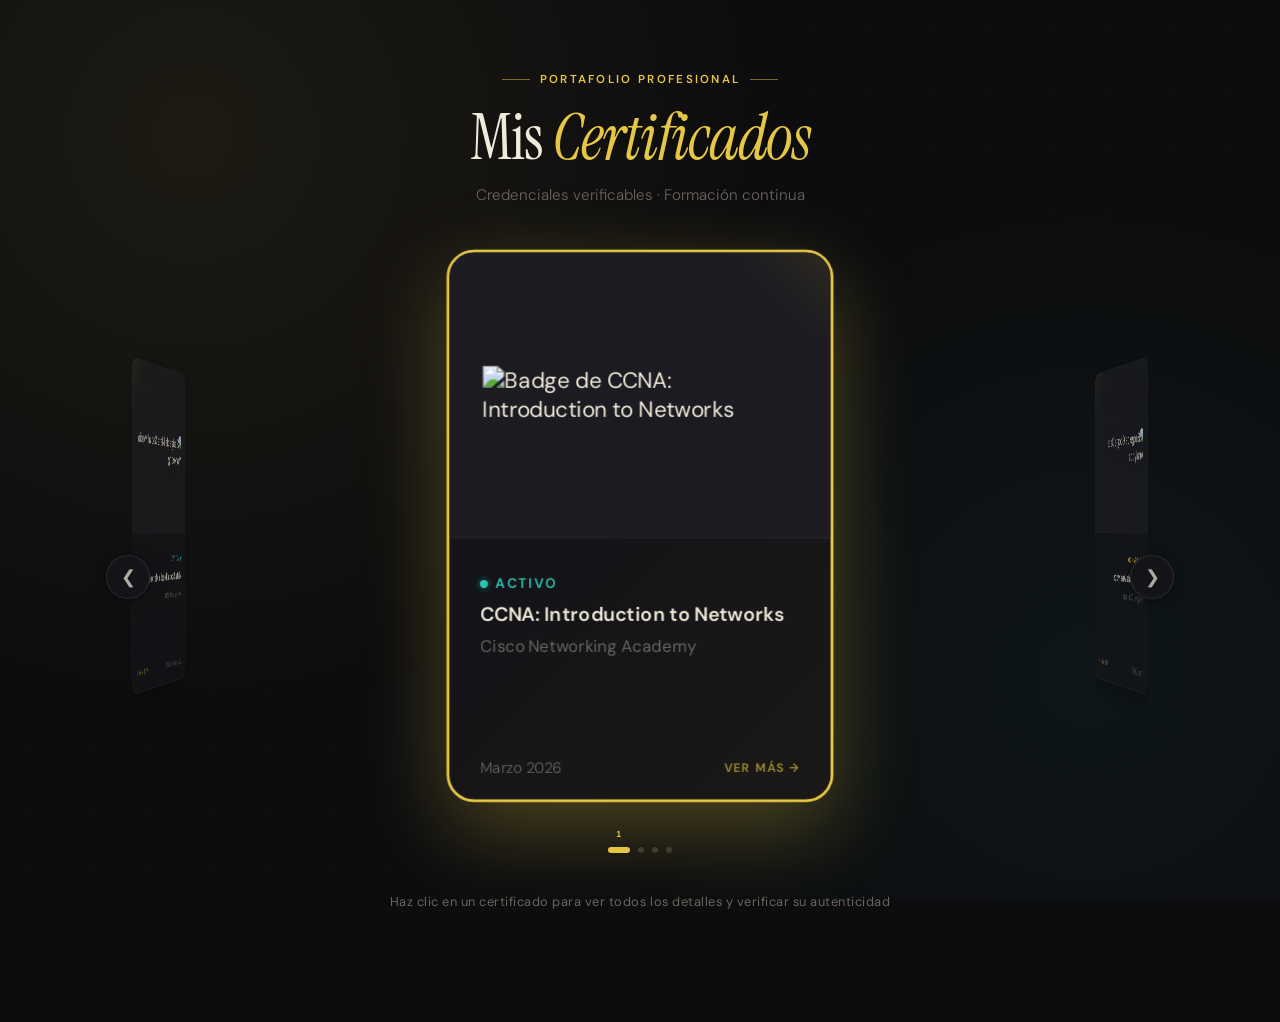
==== certificados-premium.html @ d7ad292a "Reemplazar certificados premium por nueva versión" ====
<!DOCTYPE html>
<html lang="es">
<head>
  <meta charset="UTF-8" />
  <meta name="viewport" content="width=device-width, initial-scale=1.0" />
  <title>Certificados Premium</title>
  <link href="https://fonts.googleapis.com/css2?family=Instrument+Serif:ital@0;1&family=DM+Sans:wght@300;400;500;600&display=swap" rel="stylesheet">
  <style>
    /* ═══════════════════════════════════════════════════
       VARIABLES & RESET
    ═══════════════════════════════════════════════════ */
    :root {
      --bg: #0d0d0f;
      --surface: #141418;
      --surface-2: #1c1c22;
      --ink: #f0eada;
      --ink-2: #b0aa9e;
      --ink-3: #6a6460;
      --gold: #e6c645;
      --gold-light: #f5d96a;
      --gold-pale: #1e1a08;
      --teal: #2ec4b6;
      --teal-pale: #071a1a;
      --red: #e05c4a;
      --red-pale: #1a0a08;

      --card-radius: 1.25rem;
      --transition: 0.6s cubic-bezier(0.23, 1, 0.32, 1);
      --btn-size: 2.75rem;

      --shadow-card: 0 2px 8px rgba(0,0,0,0.35), 0 12px 32px rgba(0,0,0,0.4);
      --shadow-hover: 0 8px 24px rgba(230,198,69,0.2), 0 24px 56px rgba(0,0,0,0.5);
      --shadow-modal: 0 40px 120px rgba(0,0,0,0.7);
    }

    *, *::before, *::after { box-sizing: border-box; margin: 0; padding: 0; }

    body {
      font-family: 'DM Sans', sans-serif;
      background: var(--bg);
      color: var(--ink);
      min-height: 100vh;
      display: flex;
      flex-direction: column;
      align-items: center;
      overflow-x: hidden;
    }

    /* ═══════════════════════════════════════════════════
       BACKGROUND TEXTURE
    ═══════════════════════════════════════════════════ */
    body::before {
      content: '';
      position: fixed;
      inset: 0;
      background-image:
        radial-gradient(circle at 15% 15%, rgba(230,198,69,0.07) 0%, transparent 45%),
        radial-gradient(circle at 85% 75%, rgba(46,196,182,0.05) 0%, transparent 40%),
        url("data:image/svg+xml,%3Csvg xmlns='http://www.w3.org/2000/svg' width='60' height='60'%3E%3Ccircle cx='30' cy='30' r='0.5' fill='%23e6c645' opacity='0.03'/%3E%3C/svg%3E");
      pointer-events: none;
      z-index: 0;
    }

    main {
      width: 100%;
      max-width: 1100px;
      display: flex;
      flex-direction: column;
      align-items: center;
      padding: 4rem 2rem 6rem;
      position: relative;
      z-index: 1;
    }

    /* ═══════════════════════════════════════════════════
       HEADER
    ═══════════════════════════════════════════════════ */
    .page-header {
      text-align: center;
      margin-bottom: 5rem;
    }

    .page-eyebrow {
      display: inline-flex;
      align-items: center;
      gap: 0.6rem;
      font-size: 0.72rem;
      font-weight: 600;
      letter-spacing: 0.2em;
      text-transform: uppercase;
      color: var(--gold);
      margin-bottom: 1rem;
    }

    .page-eyebrow::before,
    .page-eyebrow::after {
      content: '';
      display: block;
      width: 28px;
      height: 1px;
      background: var(--gold);
      opacity: 0.5;
    }

    h1 {
      font-family: 'Instrument Serif', serif;
      font-size: clamp(2.4rem, 5vw, 4rem);
      font-weight: 400;
      letter-spacing: -0.02em;
      color: var(--ink);
      line-height: 1.1;
    }

    h1 em {
      font-style: italic;
      color: var(--gold);
    }

    .page-subtitle {
      margin-top: 0.75rem;
      font-size: 0.95rem;
      color: var(--ink-3);
      font-weight: 300;
    }

    /* ═══════════════════════════════════════════════════
       CAROUSEL CONTAINER — LÓGICA ORIGINAL, NO TOCAR
    ═══════════════════════════════════════════════════ */
    .carousel-container {
      position: relative;
      width: 100%;
      max-width: 1100px;
      display: flex;
      flex-direction: column;
      align-items: center;
      margin-top: 1rem;
      padding: 0 5rem;
    }

    .carousel {
      display: flex;
      justify-content: center;
      align-items: center;
      width: 100%;
      height: 450px;
      outline: none;
      user-select: none;
      z-index: 1;
      position: relative;
      perspective: 2000px;
    }

    /* ═══════════════════════════════════════════════════
       CARD — DISEÑO PREMIUM
    ═══════════════════════════════════════════════════ */
    .card {
      width: 280px;
      height: 400px;
      background: var(--surface);
      border-radius: var(--card-radius);
      box-shadow: var(--shadow-card);
      display: flex;
      flex-direction: column;
      color: var(--ink);
      position: absolute;
      top: 50%;
      left: 50%;
      margin-top: -200px;
      margin-left: -140px;
      transform-style: preserve-3d;
      transition: transform var(--transition), box-shadow 0.35s ease, opacity 0.3s ease, border-color 0.3s ease;
      cursor: pointer;
      overflow: hidden;
      border: 1px solid rgba(255,255,255,0.06);
    }

    .card:hover {
      box-shadow: var(--shadow-hover);
      border-color: rgba(230,198,69,0.45);
    }

    /* Top: imagen del badge */
    .card-badge-container {
      width: 100%;
      height: 52%;
      display: flex;
      align-items: center;
      justify-content: center;
      background: var(--surface-2);
      padding: 1.5rem;
      position: relative;
      overflow: hidden;
    }

    /* Decorative corner accent */
    .card-badge-container::after {
      content: '';
      position: absolute;
      top: 0; right: 0;
      width: 60px; height: 60px;
      background: linear-gradient(225deg, rgba(181,148,16,0.12) 0%, transparent 60%);
    }

    .card-badge {
      max-width: 100%;
      max-height: 100%;
      object-fit: contain;
      transition: transform 0.4s ease;
      filter: drop-shadow(0 4px 12px rgba(26,23,20,0.12));
    }

    .card:hover .card-badge { transform: scale(1.04); }

    /* Bottom: info */
    .card-info {
      flex: 1;
      padding: 1.25rem 1.4rem 1rem;
      display: flex;
      flex-direction: column;
      justify-content: space-between;
      border-top: 1px solid rgba(255,255,255,0.06);
    }

    .card-status-dot {
      display: inline-flex;
      align-items: center;
      gap: 5px;
      font-size: 0.62rem;
      font-weight: 600;
      letter-spacing: 0.12em;
      text-transform: uppercase;
      margin-bottom: 0.4rem;
    }

    .card-status-dot::before {
      content: '';
      width: 6px; height: 6px;
      border-radius: 50%;
      flex-shrink: 0;
    }

    .card-status-dot.activo        { color: var(--teal); }
    .card-status-dot.activo::before { background: var(--teal); box-shadow: 0 0 0 3px rgba(13,115,119,0.15); }
    .card-status-dot.expirado        { color: var(--red); }
    .card-status-dot.expirado::before { background: var(--red); }
    .card-status-dot.sin-caducidad        { color: var(--gold); }
    .card-status-dot.sin-caducidad::before { background: var(--gold); box-shadow: 0 0 0 3px rgba(181,148,16,0.15); }

    .card-title {
      font-family: 'DM Sans', sans-serif;
      font-size: 0.88rem;
      font-weight: 600;
      margin: 0 0 0.3rem;
      line-height: 1.35;
      color: var(--ink);
      display: -webkit-box;
      -webkit-line-clamp: 2;
      -webkit-box-orient: vertical;
      overflow: hidden;
    }

    .card-issuer {
      font-size: 0.75rem;
      color: var(--ink-3);
      font-weight: 400;
      margin: 0 0 0.4rem;
    }

    .card-footer-row {
      display: flex;
      align-items: center;
      justify-content: space-between;
    }

    .card-date {
      font-size: 0.68rem;
      color: var(--ink-3);
      font-weight: 300;
      font-variant-numeric: tabular-nums;
    }

    .card-cta {
      font-size: 0.55rem;
      font-weight: 700;
      letter-spacing: 0.1em;
      text-transform: uppercase;
      color: var(--gold);
      display: flex;
      align-items: center;
      gap: 3px;
      opacity: 0.6;
      transition: opacity 0.25s ease;
    }

    .card:hover .card-cta { opacity: 1; }

    /* CAMBIO 1: Foco activo fuerte */
    .card[data-active="true"] {
      border: 2px solid var(--gold) !important;
      box-shadow: 0 20px 60px rgba(230,198,69,0.3) !important;
    }

    /* Gold shine sweep on active card */
    .card[data-active="true"]::before {
      content: '';
      position: absolute;
      inset: 0;
      background: linear-gradient(135deg, transparent 40%, rgba(181,148,16,0.04) 100%);
      pointer-events: none;
      z-index: 0;
    }

    /* ═══════════════════════════════════════════════════
       NAV BUTTONS
    ═══════════════════════════════════════════════════ */
    .carousel-btn {
      position: absolute;
      top: 50%;
      transform: translateY(-50%);
      width: var(--btn-size);
      height: var(--btn-size);
      border-radius: 50%;
      border: 1px solid rgba(255,255,255,0.1);
      background: var(--surface);
      color: var(--ink-2);
      font-size: 1.1rem;
      cursor: pointer;
      z-index: 10;
      display: flex;
      align-items: center;
      justify-content: center;
      box-shadow: 0 2px 12px rgba(0,0,0,0.4);
      transition: all 0.22s ease;
    }

    .carousel-btn:hover {
      background: var(--gold);
      color: #0d0d0f;
      border-color: var(--gold);
      transform: translateY(-50%) scale(1.08);
      box-shadow: 0 6px 20px rgba(230,198,69,0.3);
    }

    .carousel-btn.prev { left: clamp(-1rem, -2vw, -0.75rem); }
    .carousel-btn.next { right: clamp(-1rem, -2vw, -0.75rem); }

    /* ═══════════════════════════════════════════════════
       INDICATORS
    ═══════════════════════════════════════════════════ */
    .carousel-indicators {
      display: flex;
      justify-content: center;
      margin-top: 6rem;
      gap: 0.5rem;
      align-items: center;
    }

    .carousel-indicators button {
      width: 6px;
      height: 6px;
      border-radius: 50%;
      border: none;
      background: rgba(255,255,255,0.15);
      transition: all 0.3s ease;
      cursor: pointer;
      position: relative;
    }

    .carousel-indicators button.active {
      background: var(--gold);
      width: 22px;
      border-radius: 3px;
    }

    .carousel-indicators button.active::after {
      content: attr(data-num);
      position: absolute;
      top: -18px;
      left: 50%;
      transform: translateX(-50%);
      font-size: 0.55rem;
      font-weight: 700;
      color: var(--gold);
      letter-spacing: 0.05em;
      white-space: nowrap;
    }

    /* ═══════════════════════════════════════════════════
       FOOTER
    ═══════════════════════════════════════════════════ */
    footer {
      margin-top: auto;
      font-size: 0.8rem;
      color: var(--ink-3);
      text-align: center;
      padding: 2.5rem 0 1rem;
      letter-spacing: 0.04em;
    }

    /* ═══════════════════════════════════════════════════
       MODAL
    ═══════════════════════════════════════════════════ */
    .modal-overlay {
      position: fixed;
      inset: 0;
      background: rgba(5,5,8,0.85);
      backdrop-filter: blur(16px) saturate(140%);
      -webkit-backdrop-filter: blur(16px) saturate(140%);
      z-index: 1000;
      display: flex;
      align-items: center;
      justify-content: center;
      opacity: 0;
      pointer-events: none;
      transition: opacity 0.4s ease;
      padding: 1.5rem;
    }

    .modal-overlay.open {
      opacity: 1;
      pointer-events: auto;
    }

    .modal-content {
      background: var(--surface);
      color: var(--ink);
      width: 100%;
      max-width: 940px;
      max-height: 88vh;
      border-radius: 1.75rem;
      box-shadow: var(--shadow-modal);
      display: grid;
      grid-template-columns: 380px 1fr;
      overflow: hidden;
      position: relative;
      transform: translateY(28px) scale(0.97);
      transition: transform 0.45s cubic-bezier(0.16, 1, 0.3, 1), opacity 0.4s ease;
      opacity: 0;
      border: 1px solid rgba(255,255,255,0.07);
    }

    .modal-overlay.open .modal-content {
      transform: translateY(0) scale(1);
      opacity: 1;
    }

    .modal-close {
      position: absolute;
      top: 1.25rem;
      right: 1.25rem;
      width: 2.2rem;
      height: 2.2rem;
      border-radius: 50%;
      border: 1px solid rgba(255,255,255,0.1);
      background: var(--surface);
      color: var(--ink-2);
      font-size: 1.1rem;
      cursor: pointer;
      z-index: 10;
      display: flex;
      align-items: center;
      justify-content: center;
      transition: all 0.2s ease;
    }

    .modal-close:hover {
      background: var(--gold);
      color: #0d0d0f;
      border-color: var(--gold);
    }

    /* Modal left — image panel */
    .modal-left {
      background: var(--surface-2);
      display: flex;
      flex-direction: column;
      align-items: center;
      justify-content: center;
      padding: 3rem 2.5rem;
      gap: 1.5rem;
      border-right: 1px solid rgba(255,255,255,0.06);
      position: relative;
      overflow: hidden;
    }

    .modal-left::before {
      content: '';
      position: absolute;
      top: -40px; right: -40px;
      width: 160px; height: 160px;
      border-radius: 50%;
      background: radial-gradient(circle, rgba(181,148,16,0.1) 0%, transparent 70%);
    }

    .modal-left::after {
      content: '';
      position: absolute;
      bottom: -30px; left: -30px;
      width: 120px; height: 120px;
      border-radius: 50%;
      background: radial-gradient(circle, rgba(13,115,119,0.08) 0%, transparent 70%);
    }

    .modal-cert-image {
      width: 100%;
      max-height: 240px;
      object-fit: contain;
      border-radius: 0.75rem;
      box-shadow: 0 8px 32px rgba(26,23,20,0.14);
      position: relative;
      z-index: 1;
    }

    .modal-issuer-row {
      display: flex;
      align-items: center;
      gap: 0.5rem;
      font-size: 0.8rem;
      font-weight: 500;
      color: var(--ink-2);
      position: relative;
      z-index: 1;
    }

    .modal-issuer-row::before {
      content: '◆';
      font-size: 0.5rem;
      color: var(--gold);
    }

    /* Modal right — data */
    .modal-right {
      padding: 3rem 2.8rem 2.5rem;
      display: flex;
      flex-direction: column;
      overflow-y: auto;
      gap: 1.2rem;
      scrollbar-width: thin;
      scrollbar-color: rgba(181,148,16,0.3) transparent;
    }

    .modal-right::-webkit-scrollbar { width: 4px; }
    .modal-right::-webkit-scrollbar-thumb { background: rgba(181,148,16,0.3); border-radius: 4px; }

    .modal-status-badge {
      display: inline-flex;
      align-items: center;
      gap: 6px;
      font-size: 0.68rem;
      font-weight: 700;
      letter-spacing: 0.14em;
      text-transform: uppercase;
      padding: 4px 12px;
      border-radius: 99px;
      width: fit-content;
    }

    .modal-status-badge::before {
      content: '';
      width: 6px; height: 6px;
      border-radius: 50%;
      flex-shrink: 0;
    }

    .modal-status-badge.activo      { background: var(--teal-pale); color: var(--teal); }
    .modal-status-badge.activo::before { background: var(--teal); }
    .modal-status-badge.expirado    { background: var(--red-pale); color: var(--red); }
    .modal-status-badge.expirado::before { background: var(--red); }
    .modal-status-badge.sin-caducidad { background: var(--gold-pale); color: var(--gold); }
    .modal-status-badge.sin-caducidad::before { background: var(--gold); }

    .modal-title {
      font-family: 'Instrument Serif', serif;
      font-size: 1.65rem;
      font-weight: 400;
      line-height: 1.2;
      color: var(--ink);
      letter-spacing: -0.01em;
    }

    .modal-meta-grid {
      display: grid;
      grid-template-columns: 1fr 1fr;
      gap: 0.8rem 1.5rem;
      padding: 1rem 1.2rem;
      background: var(--surface-2);
      border-radius: 0.75rem;
      border: 1px solid rgba(255,255,255,0.06);
    }

    .meta-item { display: flex; flex-direction: column; gap: 2px; }

    .meta-label {
      font-size: 0.6rem;
      font-weight: 700;
      letter-spacing: 0.14em;
      text-transform: uppercase;
      color: var(--ink-3);
    }

    .meta-value {
      font-size: 0.82rem;
      font-weight: 500;
      color: var(--ink);
    }

    .modal-divider {
      height: 1px;
      background: rgba(255,255,255,0.06);
    }

    .modal-description {
      font-size: 0.88rem;
      line-height: 1.7;
      color: var(--ink-2);
      padding-left: 0.85rem;
      border-left: 2.5px solid var(--gold);
      font-weight: 300;
    }

    .modal-skills-label {
      font-size: 0.64rem;
      font-weight: 700;
      letter-spacing: 0.15em;
      text-transform: uppercase;
      color: var(--ink-3);
      margin-bottom: 0.45rem;
    }

    .modal-skills-list {
      display: flex;
      flex-wrap: wrap;
      gap: 0.45rem;
    }

    .skill-badge {
      font-size: 0.73rem;
      font-weight: 500;
      padding: 4px 12px;
      border-radius: 99px;
      background: var(--surface-2);
      color: var(--ink-2);
      border: 1px solid rgba(255,255,255,0.08);
      transition: all 0.2s ease;
    }

    .skill-badge:hover {
      background: var(--gold-pale);
      border-color: rgba(181,148,16,0.3);
      color: var(--gold);
    }

    .modal-verify-area {
      margin-top: auto;
      padding-top: 0.8rem;
      display: flex;
      flex-direction: column;
      gap: 0.5rem;
    }

    .modal-verify-btn {
      display: flex;
      align-items: center;
      justify-content: center;
      gap: 0.5rem;
      background: var(--gold);
      color: #0d0d0f;
      text-decoration: none;
      font-size: 0.85rem;
      font-weight: 600;
      letter-spacing: 0.04em;
      padding: 0.85rem 1.5rem;
      border-radius: 0.75rem;
      transition: all 0.22s ease;
      box-shadow: 0 4px 16px rgba(26,23,20,0.2);
    }

    .modal-verify-btn:hover {
      background: var(--gold-light);
      box-shadow: 0 6px 24px rgba(230,198,69,0.4);
      transform: translateY(-1px);
    }

    .modal-verify-btn.no-public {
      background: var(--surface-2);
      color: var(--ink-3);
      box-shadow: none;
      cursor: default;
    }

    .modal-verify-btn.no-public:hover {
      transform: none;
      background: var(--surface-2);
      box-shadow: none;
    }

    .modal-credential-id {
      font-size: 0.68rem;
      color: var(--ink-3);
      text-align: center;
      font-family: 'DM Mono', 'Courier New', monospace;
      letter-spacing: 0.08em;
    }

    /* ═══════════════════════════════════════════════════
       RESPONSIVE
    ═══════════════════════════════════════════════════ */

    /* Tablet grande / laptop pequeño */
    @media (max-width: 1024px) {
      main { padding: 3rem 1.5rem 5rem; }
      .carousel-container { padding: 0 4rem; }
    }

    /* Tablet / modal apilado */
    @media (max-width: 900px) {
      .modal-content {
        grid-template-columns: 1fr;
        max-height: 92vh;
        border-radius: 1.25rem;
      }
      .modal-left {
        border-right: none;
        border-bottom: 1px solid rgba(255,255,255,0.06);
        padding: 2rem;
        min-height: 220px;
      }
      .modal-right { padding: 2rem; }
    }

    /* Tablet portrait / móvil grande */
    @media (max-width: 700px) {
      .carousel-container { padding: 0 3rem; margin-top: 1rem; }
      .carousel { height: 320px; }
      .card { width: 200px; height: 285px; margin-top: -142px; margin-left: -100px; }
      .card-badge-container { padding: 1.1rem; }
      .card-info { padding: 0.9rem 1rem 0.8rem; }
      .card-title { font-size: 0.8rem; }
      .card-issuer { font-size: 0.68rem; }
      h1 { font-size: 2rem; }
      .carousel-indicators { margin-top: 3rem; }
      .page-header { margin-bottom: 3rem; }
    }

    /* Móvil */
    @media (max-width: 480px) {
      main { padding: 2rem 1rem 4rem; }
      .carousel-container { padding: 0 2.5rem; }
      .carousel-btn.prev { left: -0.5rem; }
      .carousel-btn.next { right: -0.5rem; }
      .carousel { height: 290px; }
      .card { width: 170px; height: 250px; margin-top: -125px; margin-left: -85px; }
      .card-badge-container { padding: 0.9rem; }
      .card-title { font-size: 0.75rem; }
      .card-status-dot { font-size: 0.56rem; }
      .card-date { font-size: 0.62rem; }
      .carousel-indicators { margin-top: 2.5rem; }
      .modal-right { padding: 1.5rem; gap: 1rem; }
      .modal-left { padding: 1.5rem; min-height: 180px; }
      .modal-title { font-size: 1.3rem; }
      .modal-meta-grid { grid-template-columns: 1fr; gap: 0.6rem 0; }
    }

    /* Móvil pequeño */
    @media (max-width: 360px) {
      .carousel { height: 265px; }
      .card { width: 148px; height: 225px; margin-top: -112px; margin-left: -74px; }
      .card-info { padding: 0.7rem 0.8rem; }
      .card-title { font-size: 0.7rem; }
      h1 { font-size: 1.65rem; }
      .carousel-btn { width: 2.2rem; height: 2.2rem; font-size: 0.9rem; }
    }
  </style>
</head>
<body>
  <main>
    <header class="page-header">
      <p class="page-eyebrow">Portafolio Profesional</p>
      <h1>Mis <em>Certificados</em></h1>
      <p class="page-subtitle">Credenciales verificables · Formación continua</p>
    </header>

    <section class="carousel-container">
      <button class="carousel-btn prev" aria-label="Anterior">&#10094;</button>
      <div class="carousel" tabindex="0"></div>
      <button class="carousel-btn next" aria-label="Siguiente">&#10095;</button>
      <div class="carousel-indicators"></div>
    </section>

    <footer>Haz clic en un certificado para ver todos los detalles y verificar su autenticidad</footer>
  </main>

  <!-- MODAL -->
  <div class="modal-overlay" id="modalOverlay" role="dialog" aria-modal="true" aria-labelledby="modalTitle">
    <div class="modal-content">
      <button class="modal-close" id="modalClose" aria-label="Cerrar">✕</button>

      <div class="modal-left">
        <img src="" alt="" class="modal-cert-image" id="modalImage">
        <div class="modal-issuer-row" id="modalIssuerRow"></div>
      </div>

      <div class="modal-right">
        <div class="modal-status-badge" id="modalStatus"></div>
        <h2 class="modal-title" id="modalTitle"></h2>

        <div class="modal-meta-grid" id="modalMeta"></div>

        <div class="modal-divider"></div>

        <p class="modal-description" id="modalDescription"></p>

        <div>
          <p class="modal-skills-label">Habilidades validadas</p>
          <div class="modal-skills-list" id="modalSkills"></div>
        </div>

        <div class="modal-verify-area">
          <a href="#" target="_blank" class="modal-verify-btn" id="modalVerifyLink">
            <span>🔗</span> Verificar certificado
          </a>
          <div class="modal-credential-id" id="modalCredentialId"></div>
        </div>
      </div>
    </div>
  </div>

  <script>
    /* ═══════════════════════════════════════════════════
       DATOS — edita aquí tus certificados
    ═══════════════════════════════════════════════════ */
    const certificatesData = [
      {
        id: 0,
        titleShort:     "CCNA: Introduction to Networks",
        titleFull:      "Cisco Certified Network Associate: Introduction to Networks",
        issuer:         "Cisco Networking Academy",
        dateObtained:   "Marzo 2026",
        dateExpiration: "Marzo 2029",
        status:         "activo",
        badgeUrl:       "https://images.credly.com/size/340x340/images/2202688b-d5a2-466d-97a6-9c4c798e9b62/I2N_600-01.png",
        imageUrl:       "https://images.credly.com/size/340x340/images/2202688b-d5a2-466d-97a6-9c4c798e9b62/I2N_600-01.png",
        description:    "Certificación orientada a fundamentos de redes, direccionamiento IP, switching, enrutamiento básico y conectividad de red segura.",
        skills:         ["Redes", "IPv4/IPv6", "Subnetting", "Switching", "Troubleshooting", "Packet Tracer"],
        verifyUrl:      "https://www.credly.com/",
        credentialId:   "CSCO-ABC-123-XYZ"
      },
      {
        id: 1,
        titleShort:     "Google Data Analytics",
        titleFull:      "Google Data Analytics Professional Certificate",
        issuer:         "Google / Coursera",
        dateObtained:   "Enero 2025",
        dateExpiration: "No aplica",
        status:         "sin-caducidad",
        badgeUrl:       "https://images.credly.com/size/340x340/images/5060464d-70f9-4674-9041-e9411f4405b0/GCC_badge_DA_600x600.png",
        imageUrl:       "https://images.credly.com/size/340x340/images/5060464d-70f9-4674-9041-e9411f4405b0/GCC_badge_DA_600x600.png",
        description:    "Capacitación intensiva en el ciclo completo de análisis de datos: recolección, limpieza, análisis, visualización e interpretación para toma de decisiones.",
        skills:         ["Data Analysis", "SQL", "R Programming", "Tableau", "Limpieza de Datos", "Visualización"],
        verifyUrl:      "",
        credentialId:   "GDA-987-654"
      },
      {
        id: 2,
        titleShort:     "Python for Everybody",
        titleFull:      "Python for Everybody Specialization",
        issuer:         "University of Michigan",
        dateObtained:   "Junio 2024",
        dateExpiration: "No aplica",
        status:         "sin-caducidad",
        badgeUrl:       "https://upload.wikimedia.org/wikipedia/commons/thumb/c/c3/Python-logo-notext.svg/1869px-Python-logo-notext.svg.png",
        imageUrl:       "https://upload.wikimedia.org/wikipedia/commons/thumb/c/c3/Python-logo-notext.svg/1869px-Python-logo-notext.svg.png",
        description:    "Serie de cursos que cubren los fundamentos de la programación con Python, incluyendo estructuras de datos, bases de datos y visualización.",
        skills:         ["Python", "Estructuras de Datos", "SQL", "Web Scraping", "Bases de Datos"],
        verifyUrl:      "",
        credentialId:   "PY4E-444-555"
      },
      {
        id: 3,
        titleShort:     "Meta Social Media Marketing",
        titleFull:      "Meta Social Media Marketing Professional Certificate",
        issuer:         "Meta / Coursera",
        dateObtained:   "Noviembre 2023",
        dateExpiration: "Noviembre 2026",
        status:         "activo",
        badgeUrl:       "https://images.credly.com/size/340x340/images/a5525a07-35bc-438e-a2ac-c40d1275997d/Meta_Social_Media_Marketing_600x600.png",
        imageUrl:       "https://images.credly.com/size/340x340/images/a5525a07-35bc-438e-a2ac-c40d1275997d/Meta_Social_Media_Marketing_600x600.png",
        description:    "Certificación en estrategias de marketing digital, gestión de campañas publicitarias en Facebook e Instagram, y análisis de resultados.",
        skills:         ["Marketing Digital", "Facebook Ads", "Instagram Marketing", "Content Strategy", "Analytics"],
        verifyUrl:      "",
        credentialId:   "META-SMM-111"
      }
    ];

    /* ═══════════════════════════════════════════════════
       CARRUSEL — LÓGICA ORIGINAL, NO MODIFICAR
    ═══════════════════════════════════════════════════ */
    const carousel   = document.querySelector(".carousel");
    const prevBtn    = document.querySelector(".carousel-btn.prev");
    const nextBtn    = document.querySelector(".carousel-btn.next");
    const indicators = document.querySelector(".carousel-indicators");

    let current = 0;
    const total = certificatesData.length;
    let radius  = 450;

    function statusText(cert) {
      if (cert.status === 'activo')        return 'Activo';
      if (cert.status === 'expirado')      return 'Caducado';
      if (cert.status === 'sin-caducidad') return 'Cursando';
      return cert.status;
    }

    function createCards() {
      certificatesData.forEach((cert) => {
        const card = document.createElement("article");
        card.classList.add("card");
        card.setAttribute("tabindex", "0");
        card.setAttribute("data-id", cert.id);

        card.innerHTML = `
          <div class="card-badge-container">
            <img src="${cert.badgeUrl}" alt="Badge de ${cert.titleShort}" class="card-badge" loading="lazy">
          </div>
          <div class="card-info">
            <div>
              <div class="card-status-dot ${cert.status}">${statusText(cert)}</div>
              <h3 class="card-title">${cert.titleShort}</h3>
              <p class="card-issuer">${cert.issuer}</p>
            </div>
            <div class="card-footer-row">
              <span class="card-date">${cert.dateObtained}</span>
              <span class="card-cta">Ver más →</span>
            </div>
          </div>
        `;

        card.addEventListener("click", () => openModal(cert.id));
        carousel.appendChild(card);
      });
    }

    let cards = [];

    function createIndicators() {
      indicators.innerHTML = "";
      certificatesData.forEach((cert, index) => {
        const dot = document.createElement("button");
        dot.setAttribute("aria-label", `Certificado ${index + 1}`);
        dot.setAttribute("data-num", index + 1);
        if (index === current) dot.classList.add("active");
        dot.addEventListener("click", () => { current = index; updateCarousel(); });
        indicators.appendChild(dot);
      });
    }

    function updateIndicators() {
      Array.from(indicators.children).forEach((dot, i) => {
        dot.classList.toggle("active", i === current);
      });
    }

    /* updateCarousel — LÓGICA ORIGINAL, NO TOCAR */
    function updateCarousel() {
      cards.forEach((card, index) => {
        const offset = (index - current + total) % total;
        let displayOffset = offset;
        if (displayOffset > total / 2) displayOffset -= total;

        const angle      = displayOffset * (360 / total);
        const translateZ = radius;
        const scale      = displayOffset === 0 ? 1.05 : 0.8;
        const opacity    = displayOffset === 0 ? 1 : 0.65;
        const zIndex     = displayOffset === 0 ? 10 : total - Math.abs(displayOffset);

        card.style.transform    = `rotateY(${angle}deg) translateZ(${translateZ}px) scale(${scale})`;
        card.style.opacity      = opacity;
        card.style.zIndex       = zIndex;
        card.style.pointerEvents = displayOffset === 0 ? 'auto' : 'none';
        card.dataset.active     = displayOffset === 0 ? 'true' : 'false';
      });
      updateIndicators();
    }

    function handleResize() {
      if (window.innerWidth <= 360)      radius = 180;
      else if (window.innerWidth <= 480) radius = 220;
      else if (window.innerWidth <= 700) radius = 320;
      else if (window.innerWidth <= 1024) radius = 420;
      else                               radius = 480;
      updateCarousel();
    }

    function nextCard() { current = (current + 1) % total; updateCarousel(); }
    function prevCard() { current = (current - 1 + total) % total; updateCarousel(); }

    prevBtn.addEventListener("click", prevCard);
    nextBtn.addEventListener("click", nextCard);

    carousel.addEventListener("keydown", e => {
      if (e.key === "ArrowRight") nextCard();
      if (e.key === "ArrowLeft")  prevCard();
    });

    let startX = 0;
    carousel.addEventListener("touchstart", e => { startX = e.changedTouches[0].clientX; });
    carousel.addEventListener("touchend",   e => {
      const dx = e.changedTouches[0].clientX - startX;
      if (dx < -40) nextCard();
      if (dx >  40) prevCard();
    });

    /* ═══════════════════════════════════════════════════
       MODAL
    ═══════════════════════════════════════════════════ */
    const modalOverlay     = document.getElementById("modalOverlay");
    const modalClose       = document.getElementById("modalClose");
    const modalImage       = document.getElementById("modalImage");
    const modalTitle       = document.getElementById("modalTitle");
    const modalIssuerRow   = document.getElementById("modalIssuerRow");
    const modalStatus      = document.getElementById("modalStatus");
    const modalMeta        = document.getElementById("modalMeta");
    const modalDescription = document.getElementById("modalDescription");
    const modalSkills      = document.getElementById("modalSkills");
    const modalVerifyLink  = document.getElementById("modalVerifyLink");
    const modalCredentialId = document.getElementById("modalCredentialId");

    function openModal(certId) {
      const cert = certificatesData.find(c => c.id === certId);
      if (!cert) return;

      modalImage.src = cert.imageUrl;
      modalImage.alt = `Certificado: ${cert.titleFull}`;
      modalIssuerRow.textContent = cert.issuer;

      modalStatus.textContent = statusText(cert);
      modalStatus.className   = `modal-status-badge ${cert.status}`;

      modalTitle.textContent = cert.titleFull;

      const modalStatusLabel = cert.status === 'sin-caducidad' ? 'Cursando' : cert.status === 'activo' ? 'Activo' : cert.status.replace('-', ' ').replace(/\b\w/g, l => l.toUpperCase());
      modalMeta.innerHTML = `
        <div class="meta-item">
          <span class="meta-label">Emisor</span>
          <span class="meta-value">${cert.issuer}</span>
        </div>
        <div class="meta-item">
          <span class="meta-label">Obtenido</span>
          <span class="meta-value">${cert.dateObtained}</span>
        </div>
        <div class="meta-item">
          <span class="meta-label">Estado</span>
          <span class="meta-value">${modalStatusLabel}</span>
        </div>
      `;

      modalDescription.textContent = cert.description;

      modalSkills.innerHTML = cert.skills
        .map(s => `<span class="skill-badge">${s}</span>`)
        .join('');

      if (cert.verifyUrl) {
        modalVerifyLink.href      = cert.verifyUrl;
        modalVerifyLink.className = 'modal-verify-btn';
        modalVerifyLink.innerHTML = '<span>🔗</span> Verificar certificado';
      } else {
        modalVerifyLink.removeAttribute('href');
        modalVerifyLink.className = 'modal-verify-btn no-public';
        modalVerifyLink.innerHTML = '<span>🔒</span> Verificación no pública';
      }

      modalCredentialId.textContent = '';

      modalOverlay.classList.add("open");
      document.body.style.overflow = "hidden";
    }

    function closeModal() {
      modalOverlay.classList.remove("open");
      document.body.style.overflow = "";
    }

    modalClose.addEventListener("click", closeModal);
    modalOverlay.addEventListener("click", e => { if (e.target === modalOverlay) closeModal(); });
    document.addEventListener("keydown", e => {
      if (e.key === "Escape" && modalOverlay.classList.contains("open")) closeModal();
    });

    /* ── Init ── */
    createCards();
    cards = Array.from(document.querySelectorAll(".card"));
    createIndicators();
    handleResize();
    window.addEventListener("resize", handleResize);
  </script>
</body>
</html>
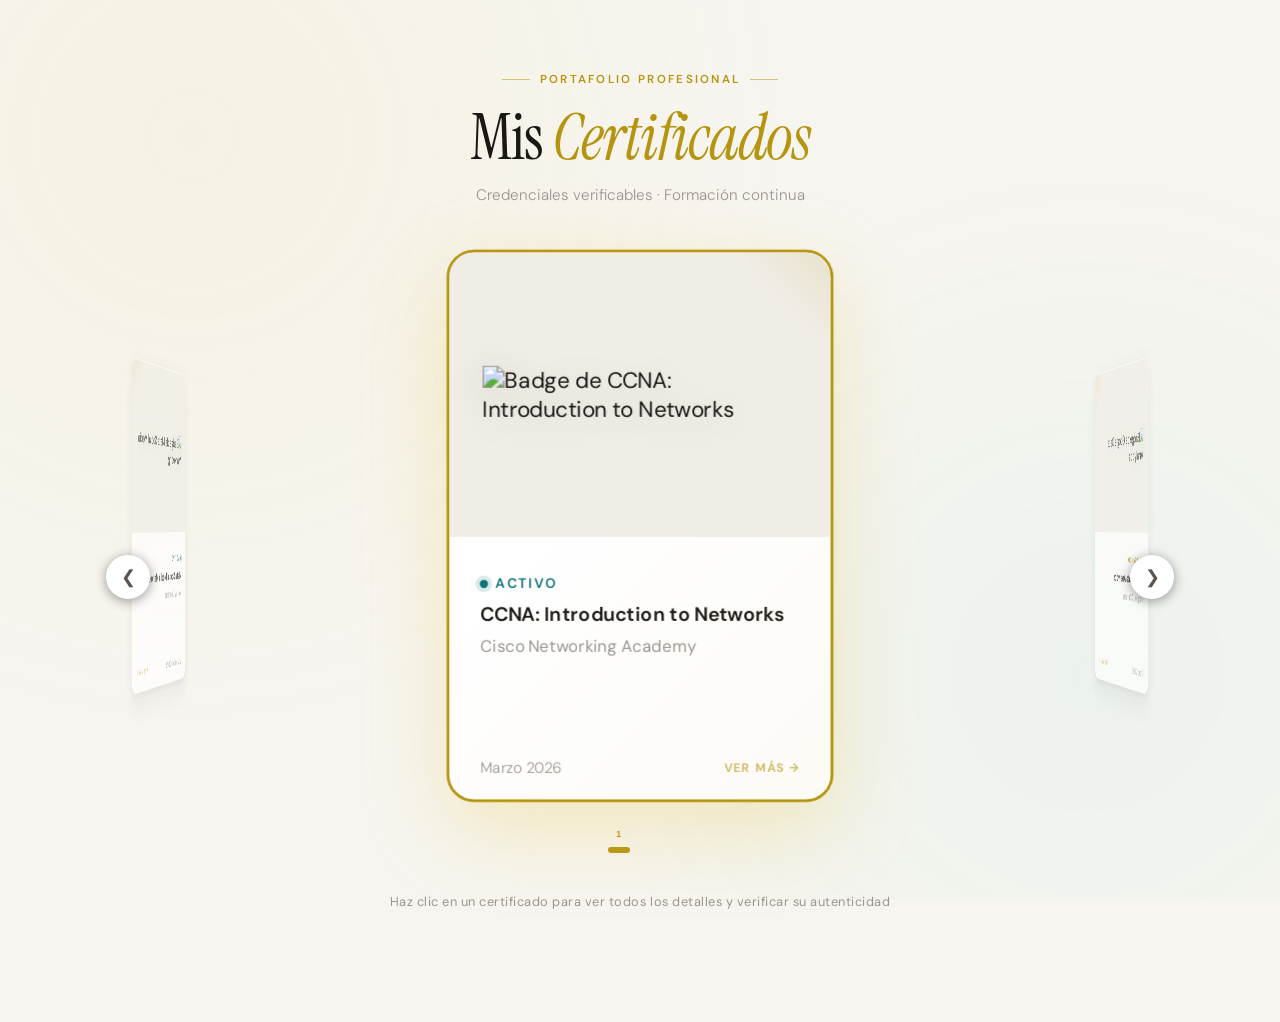
==== commit c5c328a1: "Sincronizar modo oscuro con CV" ====
--- a/certificados-premium.html
+++ b/certificados-premium.html
@@ -10,6 +10,31 @@
        VARIABLES & RESET
     ═══════════════════════════════════════════════════ */
     :root {
+      --bg: #f7f5f0;
+      --surface: #ffffff;
+      --surface-2: #f0ede6;
+      --ink: #1a1714;
+      --ink-2: #5a5550;
+      --ink-3: #9b9590;
+      --gold: #b59410;
+      --gold-light: #e6c645;
+      --gold-pale: #fdf8e7;
+      --teal: #0d7377;
+      --teal-pale: #e6f4f4;
+      --red: #c0392b;
+      --red-pale: #fdf0ef;
+
+      --card-radius: 1.25rem;
+      --transition: 0.6s cubic-bezier(0.23, 1, 0.32, 1);
+      --btn-size: 2.75rem;
+
+      --shadow-card: 0 2px 8px rgba(26,23,20,0.07), 0 12px 32px rgba(26,23,20,0.09);
+      --shadow-hover: 0 8px 24px rgba(181,148,16,0.18), 0 24px 56px rgba(26,23,20,0.14);
+      --shadow-modal: 0 40px 120px rgba(26,23,20,0.28);
+    }
+
+    /* Modo oscuro — sincronizado con el CV */
+    body.dark {
       --bg: #0d0d0f;
       --surface: #141418;
       --surface-2: #1c1c22;
@@ -23,10 +48,6 @@
       --teal-pale: #071a1a;
       --red: #e05c4a;
       --red-pale: #1a0a08;
-
-      --card-radius: 1.25rem;
-      --transition: 0.6s cubic-bezier(0.23, 1, 0.32, 1);
-      --btn-size: 2.75rem;
 
       --shadow-card: 0 2px 8px rgba(0,0,0,0.35), 0 12px 32px rgba(0,0,0,0.4);
       --shadow-hover: 0 8px 24px rgba(230,198,69,0.2), 0 24px 56px rgba(0,0,0,0.5);
@@ -1093,6 +1114,29 @@
     createIndicators();
     handleResize();
     window.addEventListener("resize", handleResize);
+
+    /* Sincronizar modo oscuro con el CV */
+    const savedTheme = localStorage.getItem('theme') || 'light';
+    if (savedTheme === 'dark') {
+      document.body.classList.add('dark');
+    }
+    window.addEventListener('storage', e => {
+      if (e.key === 'theme') {
+        if (e.newValue === 'dark') {
+          document.body.classList.add('dark');
+        } else {
+          document.body.classList.remove('dark');
+        }
+      }
+    });
+    window.addEventListener('focus', () => {
+      const theme = localStorage.getItem('theme') || 'light';
+      if (theme === 'dark' && !document.body.classList.contains('dark')) {
+        document.body.classList.add('dark');
+      } else if (theme === 'light' && document.body.classList.contains('dark')) {
+        document.body.classList.remove('dark');
+      }
+    });
   </script>
 </body>
 </html>
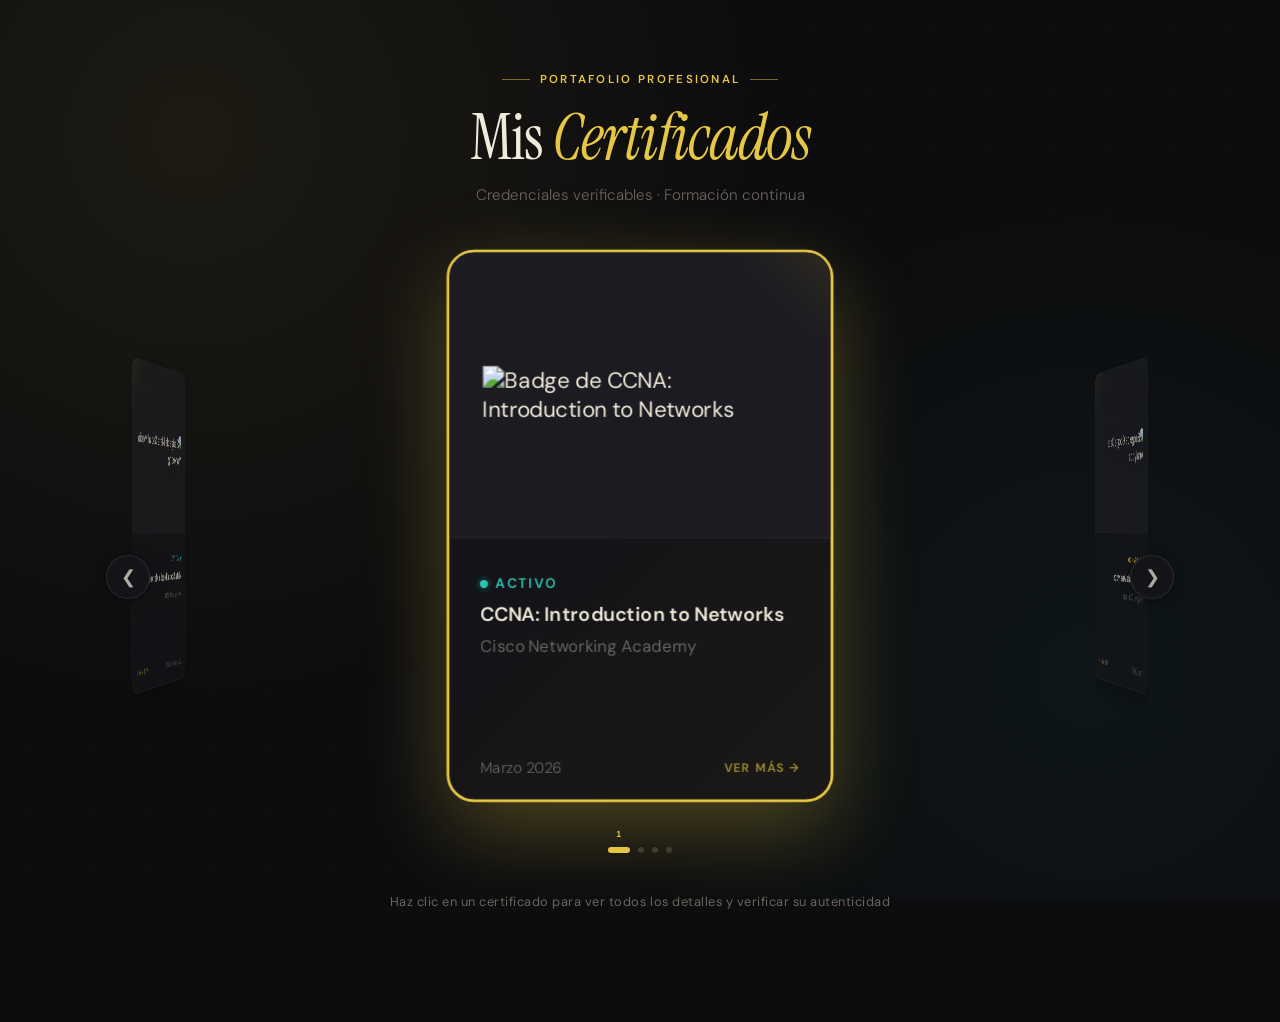
==== commit 719399b4: "Default modo oscuro en certificados" ====
--- a/certificados-premium.html
+++ b/certificados-premium.html
@@ -4,6 +4,11 @@
   <meta charset="UTF-8" />
   <meta name="viewport" content="width=device-width, initial-scale=1.0" />
   <title>Certificados Premium</title>
+  <script>
+    if (localStorage.getItem('theme') === 'dark') {
+      document.body?.classList.add('dark');
+    }
+  </script>
   <link href="https://fonts.googleapis.com/css2?family=Instrument+Serif:ital@0;1&family=DM+Sans:wght@300;400;500;600&display=swap" rel="stylesheet">
   <style>
     /* ═══════════════════════════════════════════════════
@@ -1116,7 +1121,7 @@
     window.addEventListener("resize", handleResize);
 
     /* Sincronizar modo oscuro con el CV */
-    const savedTheme = localStorage.getItem('theme') || 'light';
+    const savedTheme = localStorage.getItem('theme') || 'dark';
     if (savedTheme === 'dark') {
       document.body.classList.add('dark');
     }
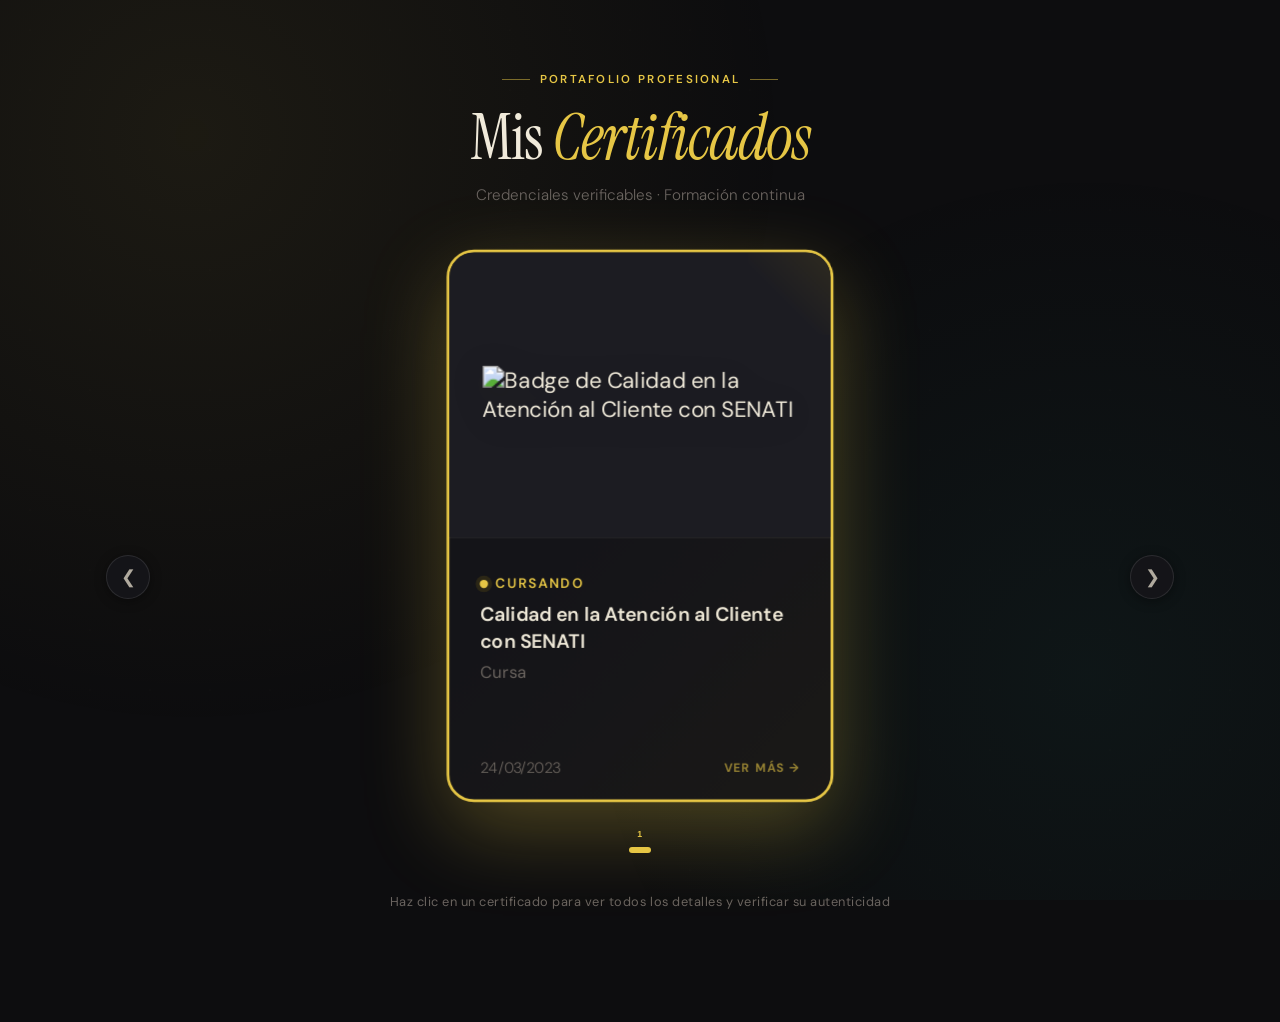
==== commit d52b6a09: "Reemplazar certificados: Calidad Atención Cliente SENATI" ====
--- a/certificados-premium.html
+++ b/certificados-premium.html
@@ -858,63 +858,18 @@
     const certificatesData = [
       {
         id: 0,
-        titleShort:     "CCNA: Introduction to Networks",
-        titleFull:      "Cisco Certified Network Associate: Introduction to Networks",
-        issuer:         "Cisco Networking Academy",
-        dateObtained:   "Marzo 2026",
-        dateExpiration: "Marzo 2029",
-        status:         "activo",
-        badgeUrl:       "https://images.credly.com/size/340x340/images/2202688b-d5a2-466d-97a6-9c4c798e9b62/I2N_600-01.png",
-        imageUrl:       "https://images.credly.com/size/340x340/images/2202688b-d5a2-466d-97a6-9c4c798e9b62/I2N_600-01.png",
-        description:    "Certificación orientada a fundamentos de redes, direccionamiento IP, switching, enrutamiento básico y conectividad de red segura.",
-        skills:         ["Redes", "IPv4/IPv6", "Subnetting", "Switching", "Troubleshooting", "Packet Tracer"],
-        verifyUrl:      "https://www.credly.com/",
-        credentialId:   "CSCO-ABC-123-XYZ"
-      },
-      {
-        id: 1,
-        titleShort:     "Google Data Analytics",
-        titleFull:      "Google Data Analytics Professional Certificate",
-        issuer:         "Google / Coursera",
-        dateObtained:   "Enero 2025",
+        titleShort:     "Calidad en la Atención al Cliente con SENATI",
+        titleFull:      "Calidad en la Atención al Cliente con SENATI",
+        issuer:         "Cursa",
+        dateObtained:   "24/03/2023",
         dateExpiration: "No aplica",
         status:         "sin-caducidad",
-        badgeUrl:       "https://images.credly.com/size/340x340/images/5060464d-70f9-4674-9041-e9411f4405b0/GCC_badge_DA_600x600.png",
-        imageUrl:       "https://images.credly.com/size/340x340/images/5060464d-70f9-4674-9041-e9411f4405b0/GCC_badge_DA_600x600.png",
-        description:    "Capacitación intensiva en el ciclo completo de análisis de datos: recolección, limpieza, análisis, visualización e interpretación para toma de decisiones.",
-        skills:         ["Data Analysis", "SQL", "R Programming", "Tableau", "Limpieza de Datos", "Visualización"],
-        verifyUrl:      "",
-        credentialId:   "GDA-987-654"
-      },
-      {
-        id: 2,
-        titleShort:     "Python for Everybody",
-        titleFull:      "Python for Everybody Specialization",
-        issuer:         "University of Michigan",
-        dateObtained:   "Junio 2024",
-        dateExpiration: "No aplica",
-        status:         "sin-caducidad",
-        badgeUrl:       "https://upload.wikimedia.org/wikipedia/commons/thumb/c/c3/Python-logo-notext.svg/1869px-Python-logo-notext.svg.png",
-        imageUrl:       "https://upload.wikimedia.org/wikipedia/commons/thumb/c/c3/Python-logo-notext.svg/1869px-Python-logo-notext.svg.png",
-        description:    "Serie de cursos que cubren los fundamentos de la programación con Python, incluyendo estructuras de datos, bases de datos y visualización.",
-        skills:         ["Python", "Estructuras de Datos", "SQL", "Web Scraping", "Bases de Datos"],
-        verifyUrl:      "",
-        credentialId:   "PY4E-444-555"
-      },
-      {
-        id: 3,
-        titleShort:     "Meta Social Media Marketing",
-        titleFull:      "Meta Social Media Marketing Professional Certificate",
-        issuer:         "Meta / Coursera",
-        dateObtained:   "Noviembre 2023",
-        dateExpiration: "Noviembre 2026",
-        status:         "activo",
-        badgeUrl:       "https://images.credly.com/size/340x340/images/a5525a07-35bc-438e-a2ac-c40d1275997d/Meta_Social_Media_Marketing_600x600.png",
-        imageUrl:       "https://images.credly.com/size/340x340/images/a5525a07-35bc-438e-a2ac-c40d1275997d/Meta_Social_Media_Marketing_600x600.png",
-        description:    "Certificación en estrategias de marketing digital, gestión de campañas publicitarias en Facebook e Instagram, y análisis de resultados.",
-        skills:         ["Marketing Digital", "Facebook Ads", "Instagram Marketing", "Content Strategy", "Analytics"],
-        verifyUrl:      "",
-        credentialId:   "META-SMM-111"
+        badgeUrl:       "https://cdn.cursa.app/assets/logo-cursa.svg",
+        imageUrl:       "https://cdn.cursa.app/assets/logo-cursa.svg",
+        description:    "Curso breve sobre calidad en la atención al cliente, orientado a mejorar la comunicación, el trato profesional y la satisfacción del usuario.",
+        skills:         ["Atención al cliente", "Comunicación efectiva", "Servicio al cliente", "Resolución de dudas"],
+        verifyUrl:      "https://cursa.app/es/mi-certificado/cert1357f73a299848896c612f3c5cff5401",
+        credentialId:   "cert1357f73a299848896c612f3c5cff5401"
       }
     ];
 
@@ -1119,6 +1074,33 @@
     createIndicators();
     handleResize();
     window.addEventListener("resize", handleResize);
+
+    /* Auto-rotación cada 4 segundos */
+    let autoRotateInterval;
+    function startAutoRotate() {
+      stopAutoRotate();
+      autoRotateInterval = setInterval(() => {
+        nextCard();
+      }, 4000);
+    }
+    function stopAutoRotate() {
+      if (autoRotateInterval) clearInterval(autoRotateInterval);
+    }
+    startAutoRotate();
+
+    /* Pausar al interactuar, reanudar después */
+    const interactionEvents = ['click', 'touchstart', 'mousedown', 'keydown'];
+    let pauseTimeout;
+    function pauseAutoRotate() {
+      stopAutoRotate();
+      clearTimeout(pauseTimeout);
+      pauseTimeout = setTimeout(startAutoRotate, 4000);
+    }
+    interactionEvents.forEach(evt => {
+      prevBtn?.addEventListener(evt, pauseAutoRotate);
+      nextBtn?.addEventListener(evt, pauseAutoRotate);
+      document.querySelector('.carousel')?.addEventListener(evt, pauseAutoRotate);
+    });
 
     /* Sincronizar modo oscuro con el CV */
     const savedTheme = localStorage.getItem('theme') || 'dark';
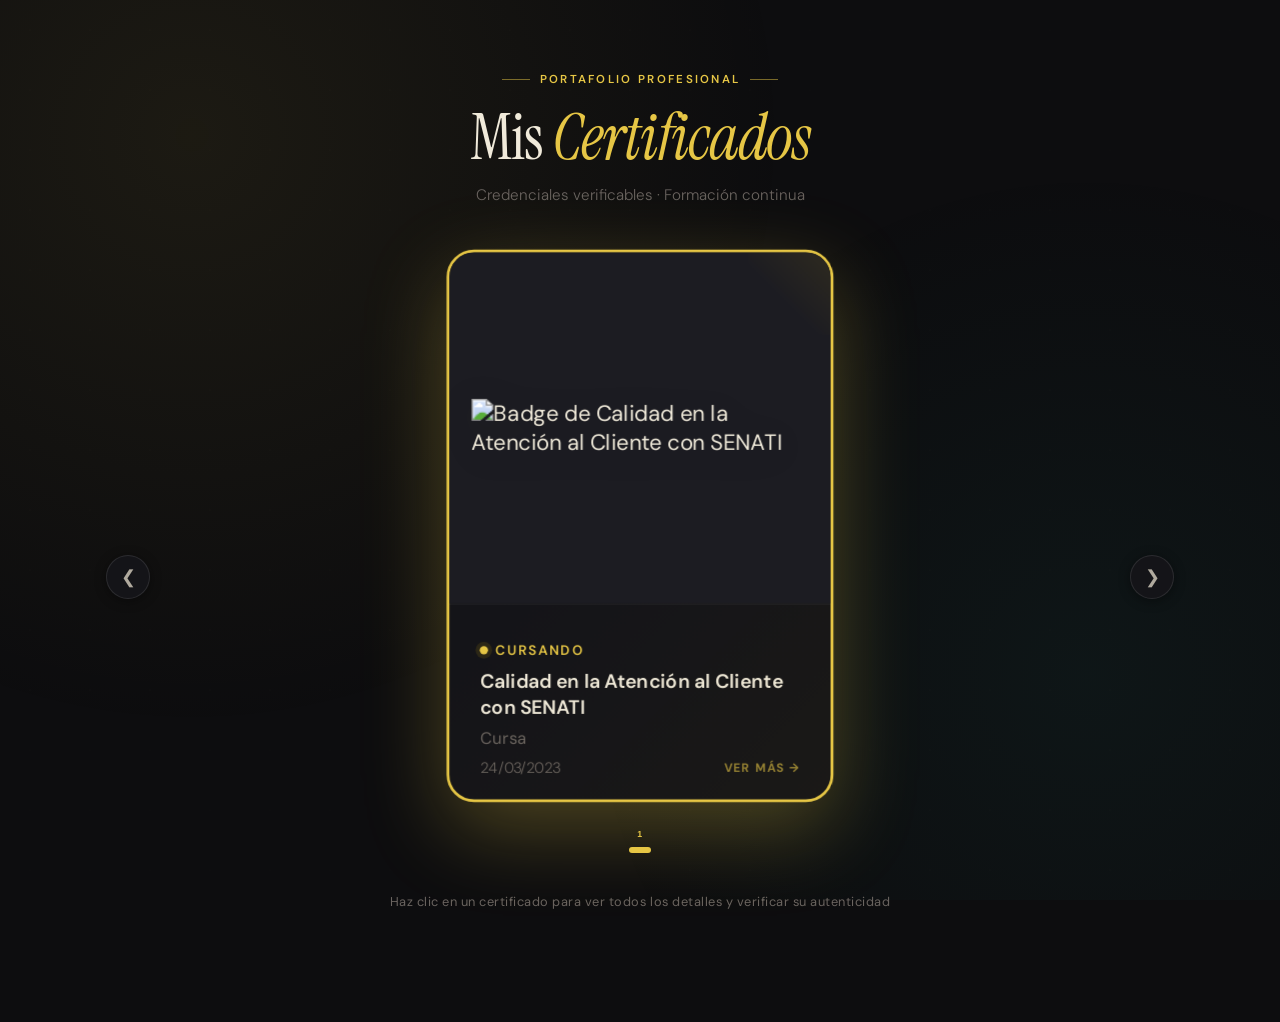
==== commit 74cc3547: "Mejorar visualización: imagen más grande y zoom profesional" ====
--- a/certificados-premium.html
+++ b/certificados-premium.html
@@ -208,12 +208,12 @@
     /* Top: imagen del badge */
     .card-badge-container {
       width: 100%;
-      height: 52%;
+      height: 65%;
       display: flex;
       align-items: center;
       justify-content: center;
       background: var(--surface-2);
-      padding: 1.5rem;
+      padding: 1rem;
       position: relative;
       overflow: hidden;
     }
@@ -230,9 +230,12 @@
     .card-badge {
       max-width: 100%;
       max-height: 100%;
+      width: auto;
+      height: auto;
       object-fit: contain;
       transition: transform 0.4s ease;
       filter: drop-shadow(0 4px 12px rgba(26,23,20,0.12));
+      cursor: zoom-in;
     }
 
     .card:hover .card-badge { transform: scale(1.04); }
@@ -529,12 +532,64 @@
 
     .modal-cert-image {
       width: 100%;
-      max-height: 240px;
+      max-height: 320px;
       object-fit: contain;
       border-radius: 0.75rem;
       box-shadow: 0 8px 32px rgba(26,23,20,0.14);
       position: relative;
       z-index: 1;
+      cursor: zoom-in;
+    }
+
+    /* Full screen image zoom modal */
+    .image-zoom-modal {
+      position: fixed;
+      inset: 0;
+      background: rgba(0,0,0,0.95);
+      z-index: 2000;
+      display: flex;
+      align-items: center;
+      justify-content: center;
+      opacity: 0;
+      pointer-events: none;
+      transition: opacity 0.3s ease;
+      padding: 2rem;
+    }
+
+    .image-zoom-modal.open {
+      opacity: 1;
+      pointer-events: auto;
+    }
+
+    .image-zoom-modal img {
+      max-width: 100%;
+      max-height: 90vh;
+      object-fit: contain;
+      border-radius: 0.5rem;
+      box-shadow: 0 20px 60px rgba(0,0,0,0.5);
+    }
+
+    .image-zoom-close {
+      position: absolute;
+      top: 1.5rem;
+      right: 1.5rem;
+      width: 3rem;
+      height: 3rem;
+      border-radius: 50%;
+      border: none;
+      background: rgba(255,255,255,0.1);
+      color: white;
+      font-size: 1.5rem;
+      cursor: pointer;
+      display: flex;
+      align-items: center;
+      justify-content: center;
+      transition: all 0.2s ease;
+    }
+
+    .image-zoom-close:hover {
+      background: rgba(255,255,255,0.2);
+      transform: scale(1.1);
     }
 
     .modal-issuer-row {
@@ -864,8 +919,8 @@
         dateObtained:   "24/03/2023",
         dateExpiration: "No aplica",
         status:         "sin-caducidad",
-        badgeUrl:       "https://cdn.cursa.app/assets/logo-cursa.svg",
-        imageUrl:       "https://cdn.cursa.app/assets/logo-cursa.svg",
+        badgeUrl:       "https://www.image2url.com/r2/default/images/1777141790349-7601adcf-7dba-4716-8c8c-021f225909c0.jpg",
+        imageUrl:       "https://www.image2url.com/r2/default/images/1777141790349-7601adcf-7dba-4716-8c8c-021f225909c0.jpg",
         description:    "Curso breve sobre calidad en la atención al cliente, orientado a mejorar la comunicación, el trato profesional y la satisfacción del usuario.",
         skills:         ["Atención al cliente", "Comunicación efectiva", "Servicio al cliente", "Resolución de dudas"],
         verifyUrl:      "https://cursa.app/es/mi-certificado/cert1357f73a299848896c612f3c5cff5401",
@@ -1125,5 +1180,38 @@
       }
     });
   </script>
+
+  <script>
+    // Image zoom functionality
+    const imageZoomModal = document.getElementById('imageZoomModal');
+    const zoomImage = document.getElementById('zoomImage');
+    const imageZoomClose = document.querySelector('.image-zoom-close');
+
+    function openImageZoom(src) {
+      zoomImage.src = src;
+      imageZoomModal.classList.add('open');
+      document.body.style.overflow = 'hidden';
+    }
+
+    function closeImageZoom() {
+      imageZoomModal.classList.remove('open');
+      document.body.style.overflow = '';
+    }
+
+    // Add click events to all certificate images
+    document.querySelectorAll('.card-badge, .modal-cert-image').forEach(img => {
+      img.addEventListener('click', () => {
+        openImageZoom(img.src || img.dataset.src);
+      });
+    });
+
+    imageZoomClose?.addEventListener('click', closeImageZoom);
+    imageZoomModal?.addEventListener('click', e => {
+      if (e.target === imageZoomModal) closeImageZoom();
+    });
+    document.addEventListener('keydown', e => {
+      if (e.key === 'Escape' && imageZoomModal.classList.contains('open')) closeImageZoom();
+    });
+  </script>
 </body>
 </html>
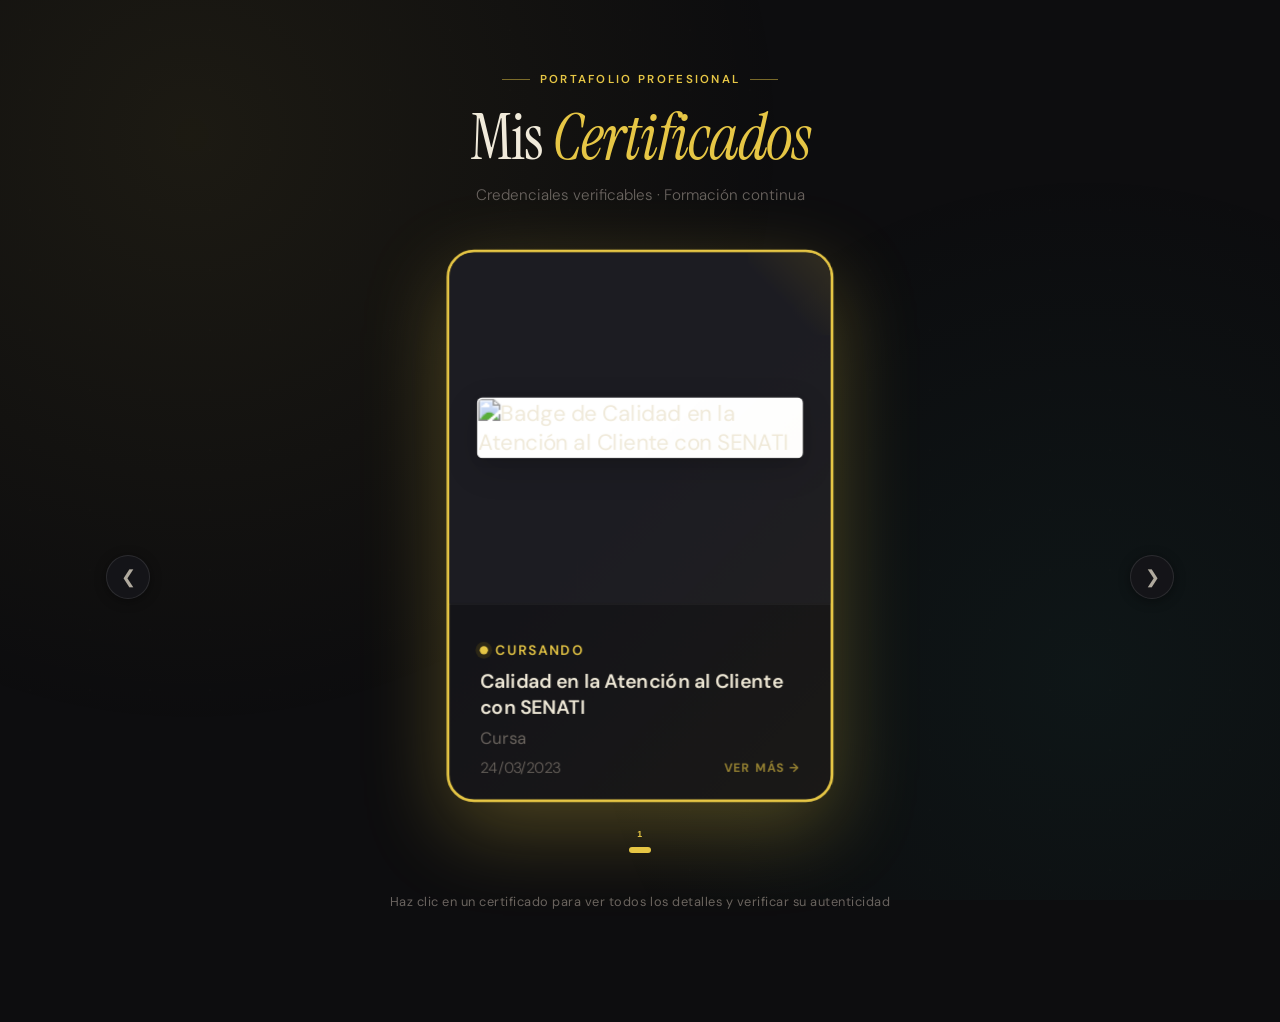
==== commit ad5b49be: "Nuevo certificados-premium.html" ====
--- a/certificados-premium.html
+++ b/certificados-premium.html
@@ -150,7 +150,7 @@
     }
 
     /* ═══════════════════════════════════════════════════
-       CAROUSEL CONTAINER — LÓGICA ORIGINAL, NO TOCAR
+       CAROUSEL CONTAINER
     ═══════════════════════════════════════════════════ */
     .carousel-container {
       position: relative;
@@ -205,7 +205,7 @@
       border-color: rgba(230,198,69,0.45);
     }
 
-    /* Top: imagen del badge */
+    /* MEJORA: Top contenedor de imagen */
     .card-badge-container {
       width: 100%;
       height: 65%;
@@ -213,9 +213,23 @@
       align-items: center;
       justify-content: center;
       background: var(--surface-2);
-      padding: 1rem;
+      padding: 1.25rem; /* Ajustado para que el certificado respire pero llene el espacio */
       position: relative;
       overflow: hidden;
+    }
+
+    /* MEJORA: Capa de desenfoque dinámico para llenar los "huequitos" (Glassmorphism) */
+    .card-badge-container::before {
+      content: '';
+      position: absolute;
+      inset: -30px; /* Margen negativo para evitar bordes blancos en el blur */
+      background-image: var(--bg-img);
+      background-size: cover;
+      background-position: center;
+      filter: blur(15px) saturate(140%);
+      opacity: 0.45; /* Fondo sutil para dar inmersión */
+      z-index: 0;
+      transition: transform 0.6s ease, opacity 0.4s ease;
     }
 
     /* Decorative corner accent */
@@ -224,21 +238,38 @@
       position: absolute;
       top: 0; right: 0;
       width: 60px; height: 60px;
-      background: linear-gradient(225deg, rgba(181,148,16,0.12) 0%, transparent 60%);
-    }
-
+      background: linear-gradient(225deg, rgba(181,148,16,0.15) 0%, transparent 60%);
+      z-index: 1;
+      pointer-events: none;
+    }
+
+    /* MEJORA: Imagen del certificado (estilo documento real) */
     .card-badge {
       max-width: 100%;
       max-height: 100%;
       width: auto;
       height: auto;
       object-fit: contain;
-      transition: transform 0.4s ease;
-      filter: drop-shadow(0 4px 12px rgba(26,23,20,0.12));
+      transition: transform 0.5s cubic-bezier(0.23, 1, 0.32, 1), box-shadow 0.4s ease;
+      position: relative;
+      z-index: 2; /* Por encima del blur */
+      border-radius: 4px; /* Simula los bordes de un diploma real */
+      box-shadow: 0 8px 24px rgba(0,0,0,0.15), 0 2px 6px rgba(0,0,0,0.08);
+      border: 1px solid rgba(255,255,255,0.15);
+      background: #ffffff; /* Evita que PNGs transparentes se pierdan con el fondo */
       cursor: zoom-in;
     }
 
-    .card:hover .card-badge { transform: scale(1.04); }
+    /* Hover animations mejoradas para imagen y fondo */
+    .card:hover .card-badge-container::before {
+      transform: scale(1.15);
+      opacity: 0.6;
+    }
+    
+    .card:hover .card-badge { 
+      transform: scale(1.06) translateY(-2px);
+      box-shadow: 0 12px 32px rgba(0,0,0,0.25), 0 4px 12px rgba(0,0,0,0.12);
+    }
 
     /* Bottom: info */
     .card-info {
@@ -323,7 +354,7 @@
 
     .card:hover .card-cta { opacity: 1; }
 
-    /* CAMBIO 1: Foco activo fuerte */
+    /* Foco activo fuerte */
     .card[data-active="true"] {
       border: 2px solid var(--gold) !important;
       box-shadow: 0 20px 60px rgba(230,198,69,0.3) !important;
@@ -336,7 +367,7 @@
       inset: 0;
       background: linear-gradient(135deg, transparent 40%, rgba(181,148,16,0.04) 100%);
       pointer-events: none;
-      z-index: 0;
+      z-index: 10;
     }
 
     /* ═══════════════════════════════════════════════════
@@ -786,14 +817,11 @@
     /* ═══════════════════════════════════════════════════
        RESPONSIVE
     ═══════════════════════════════════════════════════ */
-
-    /* Tablet grande / laptop pequeño */
     @media (max-width: 1024px) {
       main { padding: 3rem 1.5rem 5rem; }
       .carousel-container { padding: 0 4rem; }
     }
 
-    /* Tablet / modal apilado */
     @media (max-width: 900px) {
       .modal-content {
         grid-template-columns: 1fr;
@@ -809,7 +837,6 @@
       .modal-right { padding: 2rem; }
     }
 
-    /* Tablet portrait / móvil grande */
     @media (max-width: 700px) {
       .carousel-container { padding: 0 3rem; margin-top: 1rem; }
       .carousel { height: 320px; }
@@ -823,7 +850,6 @@
       .page-header { margin-bottom: 3rem; }
     }
 
-    /* Móvil */
     @media (max-width: 480px) {
       main { padding: 2rem 1rem 4rem; }
       .carousel-container { padding: 0 2.5rem; }
@@ -842,7 +868,6 @@
       .modal-meta-grid { grid-template-columns: 1fr; gap: 0.6rem 0; }
     }
 
-    /* Móvil pequeño */
     @media (max-width: 360px) {
       .carousel { height: 265px; }
       .card { width: 148px; height: 225px; margin-top: -112px; margin-left: -74px; }
@@ -871,7 +896,6 @@
     <footer>Haz clic en un certificado para ver todos los detalles y verificar su autenticidad</footer>
   </main>
 
-  <!-- MODAL -->
   <div class="modal-overlay" id="modalOverlay" role="dialog" aria-modal="true" aria-labelledby="modalTitle">
     <div class="modal-content">
       <button class="modal-close" id="modalClose" aria-label="Cerrar">✕</button>
@@ -904,6 +928,11 @@
         </div>
       </div>
     </div>
+  </div>
+
+  <div class="image-zoom-modal" id="imageZoomModal">
+    <button class="image-zoom-close" aria-label="Cerrar zoom">✕</button>
+    <img src="" alt="Zoom del certificado" id="zoomImage">
   </div>
 
   <script>
@@ -929,7 +958,7 @@
     ];
 
     /* ═══════════════════════════════════════════════════
-       CARRUSEL — LÓGICA ORIGINAL, NO MODIFICAR
+       CARRUSEL
     ═══════════════════════════════════════════════════ */
     const carousel   = document.querySelector(".carousel");
     const prevBtn    = document.querySelector(".carousel-btn.prev");
@@ -954,8 +983,9 @@
         card.setAttribute("tabindex", "0");
         card.setAttribute("data-id", cert.id);
 
+        /* MEJORA: Se inyecta la imagen como variable CSS (--bg-img) para el fondo desenfocado */
         card.innerHTML = `
-          <div class="card-badge-container">
+          <div class="card-badge-container" style="--bg-img: url('${cert.badgeUrl}')">
             <img src="${cert.badgeUrl}" alt="Badge de ${cert.titleShort}" class="card-badge" loading="lazy">
           </div>
           <div class="card-info">
@@ -996,7 +1026,6 @@
       });
     }
 
-    /* updateCarousel — LÓGICA ORIGINAL, NO TOCAR */
     function updateCarousel() {
       cards.forEach((card, index) => {
         const offset = (index - current + total) % total;
@@ -1047,7 +1076,7 @@
     });
 
     /* ═══════════════════════════════════════════════════
-       MODAL
+       MODAL PRINCIPAL
     ═══════════════════════════════════════════════════ */
     const modalOverlay     = document.getElementById("modalOverlay");
     const modalClose       = document.getElementById("modalClose");
@@ -1182,12 +1211,15 @@
   </script>
 
   <script>
-    // Image zoom functionality
+    /* ═══════════════════════════════════════════════════
+       FUNCIONALIDAD DE ZOOM DE IMAGEN
+    ═══════════════════════════════════════════════════ */
     const imageZoomModal = document.getElementById('imageZoomModal');
     const zoomImage = document.getElementById('zoomImage');
     const imageZoomClose = document.querySelector('.image-zoom-close');
 
     function openImageZoom(src) {
+      if (!src) return;
       zoomImage.src = src;
       imageZoomModal.classList.add('open');
       document.body.style.overflow = 'hidden';
@@ -1198,11 +1230,18 @@
       document.body.style.overflow = '';
     }
 
-    // Add click events to all certificate images
-    document.querySelectorAll('.card-badge, .modal-cert-image').forEach(img => {
-      img.addEventListener('click', () => {
-        openImageZoom(img.src || img.dataset.src);
-      });
+    // Usamos delegación de eventos ya que las tarjetas se crean dinámicamente
+    document.body.addEventListener('click', e => {
+      if (e.target.classList.contains('card-badge') || e.target.classList.contains('modal-cert-image')) {
+        // Evitamos que al hacer clic en la imagen miniatura se abra primero el zoom y pise el modal normal
+        // Si quieres que la miniatura de la tarjeta NO haga zoom directamente, comenta la línea de abajo.
+        // openImageZoom(e.target.src || e.target.dataset.src);
+      }
+    });
+
+    // Solo activamos el zoom para la imagen dentro del modal principal
+    document.querySelector('.modal-cert-image')?.addEventListener('click', e => {
+       openImageZoom(e.target.src);
     });
 
     imageZoomClose?.addEventListener('click', closeImageZoom);
